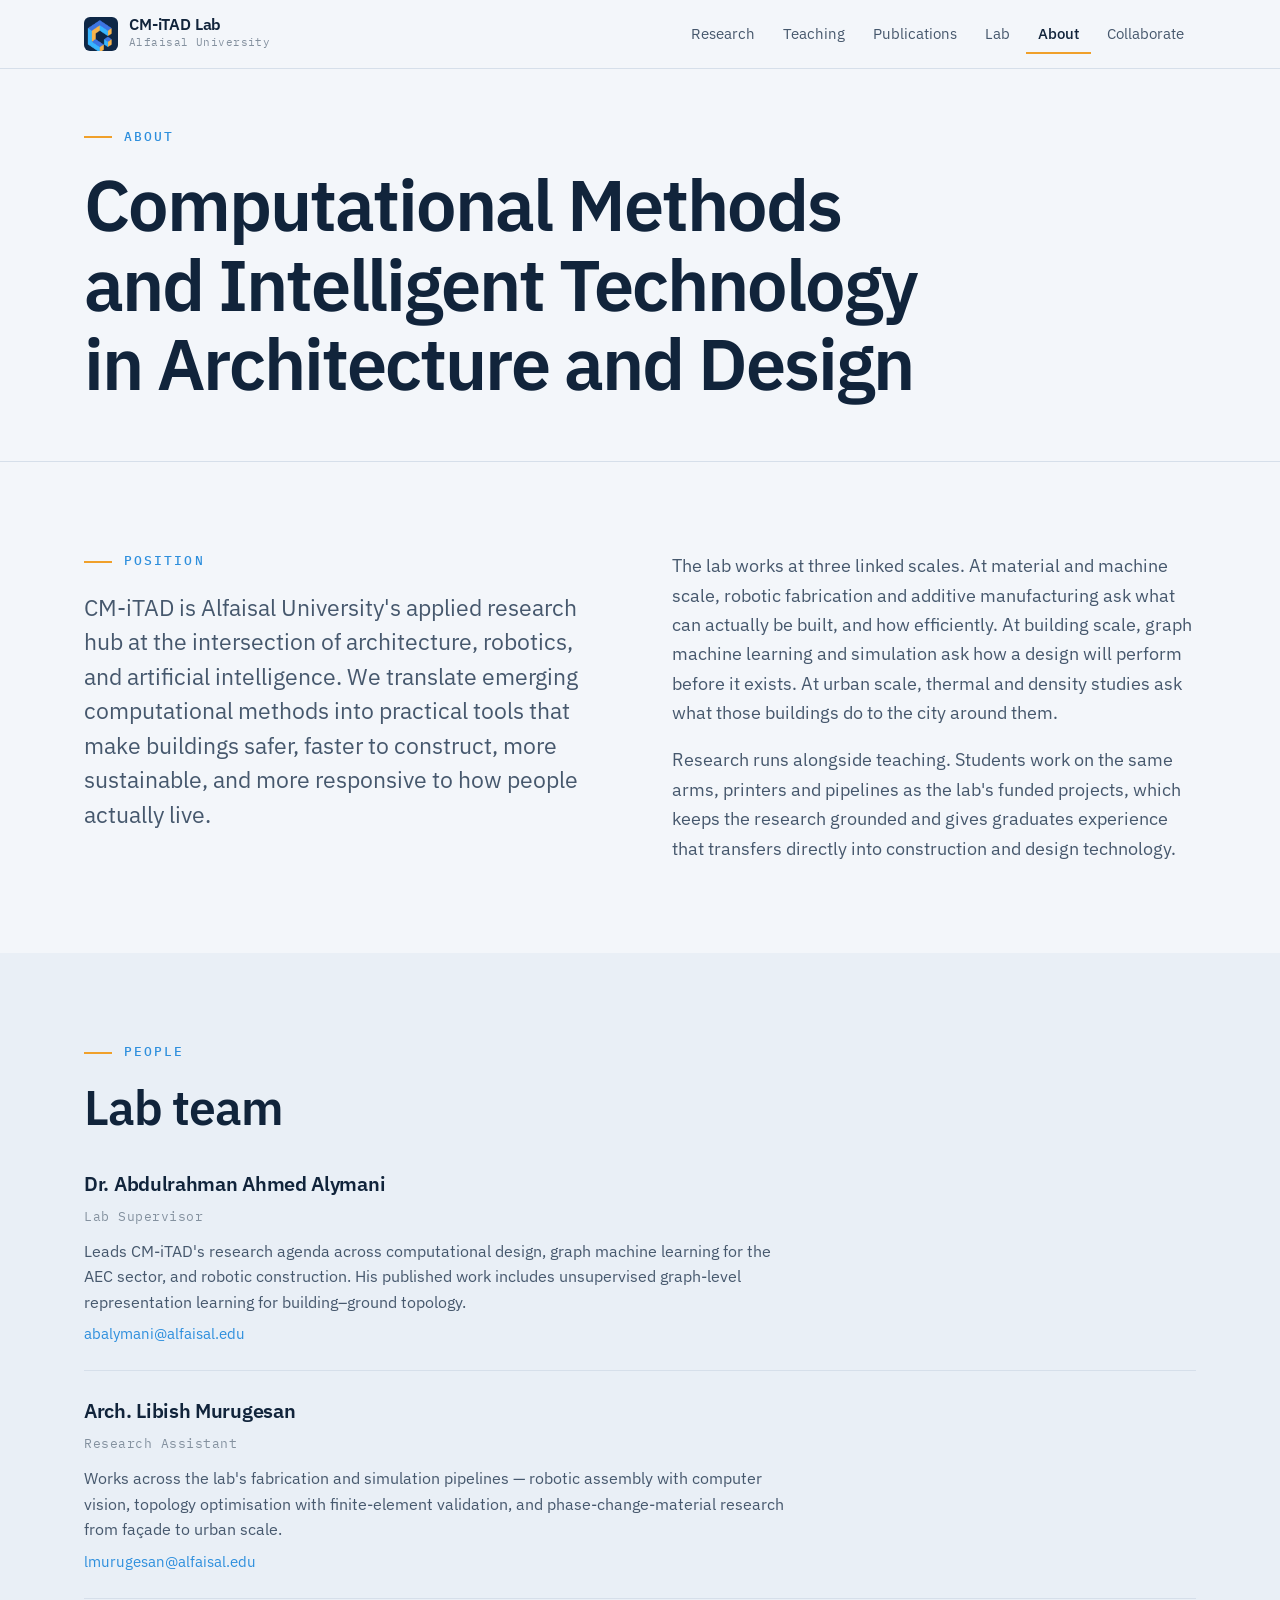
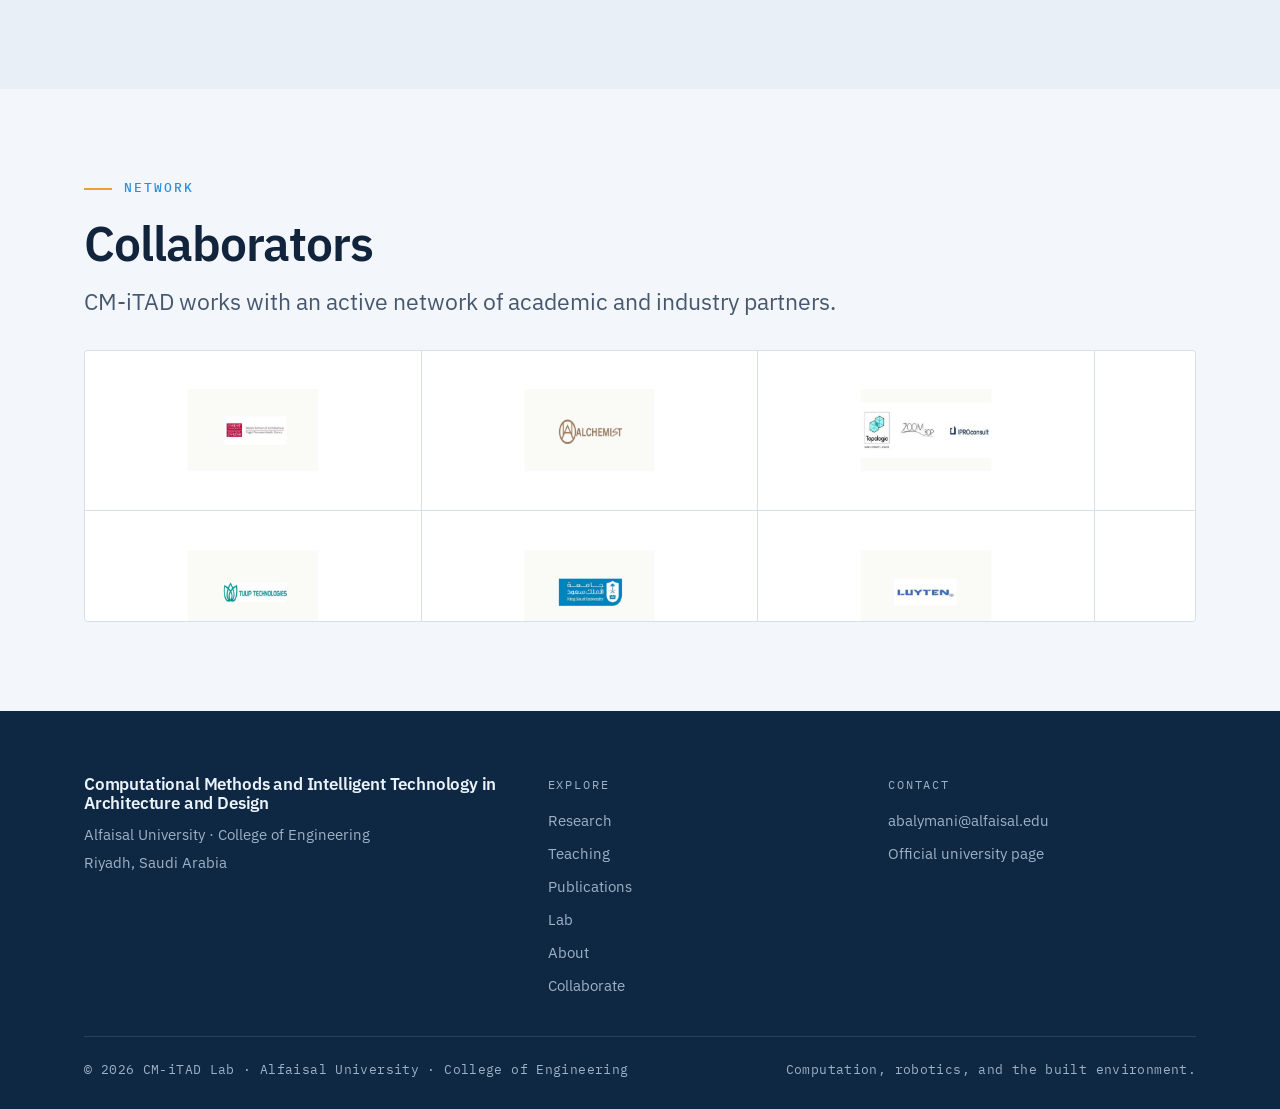
==== about.html @ 5c056961 "Initial commit — CM-iTAD Lab website Static, dependency-free site for the Computational Methods and " ====
<!DOCTYPE html>
<html lang="en">
<head>
<meta charset="utf-8">
<meta name="viewport" content="width=device-width, initial-scale=1">
<title>About — CM-iTAD Lab</title>
<meta name="description" content="CM-iTAD is Alfaisal University's applied research lab at the intersection of architecture, robotics and artificial intelligence.">
<link rel="icon" href="assets/img/logo-cube.png">
<link rel="stylesheet" href="assets/css/site.css">
</head>
<body>
<a class="skip" href="#main">Skip to content</a>
<header class="site-header" data-render="header"></header>

<main id="main">
  <section class="section--tight" style="border-bottom:1px solid var(--hairline)">
    <div class="wrap">
      <p class="eyebrow">About</p>
      <h1 class="h-display">Computational Methods and Intelligent Technology in Architecture and Design</h1>
    </div>
  </section>

  <section class="section">
    <div class="wrap">
      <div class="grid grid--2" style="gap:clamp(28px,5vw,64px);align-items:start">
        <div>
          <p class="eyebrow">Position</p>
          <p class="lead">CM-iTAD is Alfaisal University's applied research hub at the intersection of architecture, robotics, and artificial intelligence. We translate emerging computational methods into practical tools that make buildings safer, faster to construct, more sustainable, and more responsive to how people actually live.</p>
        </div>
        <div class="detail__body">
          <p>The lab works at three linked scales. At material and machine scale, robotic fabrication and additive manufacturing ask what can actually be built, and how efficiently. At building scale, graph machine learning and simulation ask how a design will perform before it exists. At urban scale, thermal and density studies ask what those buildings do to the city around them.</p>
          <p>Research runs alongside teaching. Students work on the same arms, printers and pipelines as the lab's funded projects, which keeps the research grounded and gives graduates experience that transfers directly into construction and design technology.</p>
        </div>
      </div>
    </div>
  </section>

  <section class="section section--panel">
    <div class="wrap">
      <p class="eyebrow">People</p>
      <h2 class="h-1" style="margin-bottom:10px">Lab team</h2>
      <div data-render="about-people"></div>
    </div>
  </section>

  <section class="section">
    <div class="wrap">
      <p class="eyebrow">Network</p>
      <h2 class="h-1" style="margin-bottom:14px">Collaborators</h2>
      <p class="lead" style="margin-bottom:32px;max-width:62ch">CM-iTAD works with an active network of academic and industry partners.</p>
      <div data-render="partners"></div>
    </div>
  </section>
</main>

<footer class="site-footer" data-render="footer"></footer>
<script src="assets/js/data.js"></script>
<script src="assets/js/app.js"></script>
</body>
</html>
---- assets/css/site.css ----
/* ==========================================================================
   CM-iTAD Lab — site stylesheet
   Design foundation: Frahan StonePack (structure, type scale, hairline grid)
   Palette:           CM-iTAD brand, derived from the lab logo (navy / blue / amber)
   Tokens are inlined rather than imported so the site deploys standalone.
   See HANDOFF.md §2 for provenance.
   ========================================================================== */

@import url('https://fonts.googleapis.com/css2?family=IBM+Plex+Sans:wght@400;500;600;700&family=IBM+Plex+Mono:wght@400;500;600&family=IBM+Plex+Serif:ital,wght@0,400;0,600;1,400&display=swap');

:root {
  /* Surfaces */
  --bg:          #F3F6FA;
  --bg-panel:    #E9EFF6;
  --bg-sunken:   #DEE7F1;
  --bg-deep:     #0E2742;
  --bg-deep-2:   #15355A;

  /* Ink */
  --fg1:         #11243B;
  --fg2:         #46586D;
  --fg3:         #84919F;
  --fg-on-dark:  #EAF2FA;
  --fg2-on-dark: #9DB2C9;

  /* Rules */
  --hairline:    #D6DFEA;
  --hairline-2:  #C2D0DF;
  --line-dark:   #21436A;

  /* Brand accents */
  --cm-blue:     #2E8FDD;
  --cm-orange:   #F0A02A;

  /* Type */
  --sans:  'IBM Plex Sans', ui-sans-serif, system-ui, sans-serif;
  --mono:  'IBM Plex Mono', ui-monospace, 'SFMono-Regular', monospace;
  --serif: 'IBM Plex Serif', Georgia, serif;

  --tracking-label: 0.16em;

  /* Radii + elevation */
  --r-tile: 4px;
  --r-card: 6px;
  --r-pill: 999px;
  --shadow-card: 0 1px 2px rgba(17,36,59,.05), 0 6px 18px rgba(17,36,59,.08);

  /* Layout */
  --maxw: 1240px;
  --gutter: clamp(20px, 5vw, 64px);
  --header-h: 68px;
}

/* ---------- reset ---------- */
*, *::before, *::after { box-sizing: border-box; }
html { -webkit-text-size-adjust: 100%; scroll-behavior: smooth; }
body {
  margin: 0;
  background: var(--bg);
  color: var(--fg1);
  font-family: var(--sans);
  font-size: 17px;
  line-height: 1.6;
  -webkit-font-smoothing: antialiased;
  text-rendering: optimizeLegibility;
}
img { max-width: 100%; display: block; }
h1, h2, h3, h4 { margin: 0; font-weight: 600; letter-spacing: -.02em; line-height: 1.1; text-wrap: balance; }
p { margin: 0; text-wrap: pretty; }
ul { margin: 0; padding: 0; list-style: none; }

a { color: var(--cm-blue); text-decoration: none; }
a:hover { color: var(--fg1); }

:focus-visible { outline: 2px solid var(--cm-blue); outline-offset: 3px; }

.skip {
  position: absolute; left: -9999px; top: 0; z-index: 200;
  background: var(--fg1); color: #fff; padding: 12px 18px; border-radius: var(--r-tile);
}
.skip:focus { left: 12px; top: 12px; color: #fff; }

/* ---------- layout primitives ---------- */
.wrap { max-width: var(--maxw); margin-inline: auto; padding-inline: var(--gutter); }
.section { padding-block: clamp(48px, 7vw, 104px); }
.section--tight { padding-block: clamp(34px, 4.5vw, 64px); }
.section--deep { background: var(--bg-deep); color: var(--fg-on-dark); }
.section--panel { background: var(--bg-panel); }
.rule { height: 1px; background: var(--hairline); border: 0; margin: 0; }

.eyebrow {
  display: flex; align-items: center; gap: 12px;
  font-family: var(--mono); font-size: 13px; font-weight: 500;
  letter-spacing: var(--tracking-label); text-transform: uppercase;
  color: var(--cm-blue); margin-bottom: 18px;
}
.eyebrow::before { content: ""; width: 28px; height: 2px; background: var(--cm-orange); flex: none; align-self: center; }
.section--deep .eyebrow { color: var(--cm-orange); }
.section--deep .eyebrow::before { background: var(--cm-orange); }

.h-display { font-size: clamp(38px, 6.2vw, 72px); letter-spacing: -.028em; }
.h-1 { font-size: clamp(30px, 4.2vw, 48px); }
.h-2 { font-size: clamp(24px, 3vw, 34px); }
.h-3 { font-size: clamp(19px, 2vw, 23px); letter-spacing: -.012em; }
.lead { font-size: clamp(18px, 2.1vw, 23px); line-height: 1.5; color: var(--fg2); }
.muted { color: var(--fg2); }
.small { font-size: 15px; }
.mono-label {
  font-family: var(--mono); font-size: 12.5px; letter-spacing: var(--tracking-label);
  text-transform: uppercase; color: var(--fg3);
}
.section--deep .muted, .section--deep .lead { color: var(--fg2-on-dark); }
.section--deep .mono-label { color: var(--fg2-on-dark); }

/* ---------- header ---------- */
.site-header {
  position: sticky; top: 0; z-index: 100;
  background: rgba(243,246,250,.92);
  backdrop-filter: saturate(180%) blur(12px);
  border-bottom: 1px solid var(--hairline);
}
.site-header__inner {
  max-width: var(--maxw); margin-inline: auto; padding-inline: var(--gutter);
  height: var(--header-h); display: flex; align-items: center; justify-content: space-between; gap: 24px;
}
.brand { display: flex; align-items: center; gap: 11px; color: var(--fg1); }
.brand:hover { color: var(--fg1); }
.brand__mark { width: 34px; height: 34px; border-radius: 6px; overflow: hidden; background: #13294A; flex: none; }
.brand__name { font-weight: 600; font-size: 16px; letter-spacing: -.01em; line-height: 1.1; }
.brand__sub { font-family: var(--mono); font-size: 11px; color: var(--fg3); letter-spacing: .04em; white-space: nowrap; }

.nav { display: flex; align-items: center; gap: 4px; }
.nav a {
  font-size: 14.5px; color: var(--fg2); padding: 8px 12px; border-radius: var(--r-tile);
  transition: background .15s ease, color .15s ease;
}
.nav a:hover { color: var(--fg1); background: var(--bg-sunken); }
.nav a[aria-current="page"] { color: var(--fg1); font-weight: 500; box-shadow: inset 0 -2px 0 var(--cm-orange); border-radius: 0; }

.nav-toggle {
  display: none; width: 42px; height: 42px; align-items: center; justify-content: center;
  border: 1px solid var(--hairline-2); border-radius: var(--r-tile);
  background: transparent; cursor: pointer; color: var(--fg1);
}
.nav-toggle span, .nav-toggle span::before, .nav-toggle span::after {
  content: ""; display: block; width: 17px; height: 1.5px; background: currentColor; transition: transform .2s ease, opacity .2s ease;
}
.nav-toggle span { position: relative; }
.nav-toggle span::before { position: absolute; top: -5.5px; }
.nav-toggle span::after  { position: absolute; top:  5.5px; }
.nav-toggle[aria-expanded="true"] span { background: transparent; }
.nav-toggle[aria-expanded="true"] span::before { transform: translateY(5.5px) rotate(45deg); }
.nav-toggle[aria-expanded="true"] span::after  { transform: translateY(-5.5px) rotate(-45deg); }

@media (max-width: 860px) {
  .nav-toggle { display: inline-flex; }
  .nav {
    position: fixed; inset: var(--header-h) 0 auto 0;
    flex-direction: column; align-items: stretch; gap: 0;
    background: var(--bg); border-bottom: 1px solid var(--hairline);
    padding: 8px var(--gutter) 20px;
    transform: translateY(-8px); opacity: 0; pointer-events: none; transition: .18s ease;
    max-height: calc(100dvh - var(--header-h)); overflow-y: auto;
  }
  .nav[data-open="true"] { transform: none; opacity: 1; pointer-events: auto; }
  .nav a { padding: 14px 4px; font-size: 17px; border-bottom: 1px solid var(--hairline); border-radius: 0; }
  .nav a[aria-current="page"] { box-shadow: none; color: var(--cm-blue); }
}

/* ---------- hero ---------- */
.hero { border-bottom: 1px solid var(--hairline); }
.hero__grid {
  display: grid; grid-template-columns: 1.05fr .95fr; gap: clamp(28px, 5vw, 72px); align-items: center;
  padding-block: clamp(44px, 6.5vw, 92px);
}
.hero__media {
  aspect-ratio: 4/3; border-radius: var(--r-card); overflow: hidden; border: 1px solid var(--hairline);
  background: var(--bg-sunken);
}
.hero__media img { width: 100%; height: 100%; object-fit: cover; }
@media (max-width: 820px) { .hero__grid { grid-template-columns: 1fr; } }

/* ---------- buttons ---------- */
.btn {
  display: inline-flex; align-items: center; gap: 9px; min-height: 46px;
  padding: 12px 22px; border-radius: var(--r-tile); font-size: 15px; font-weight: 500;
  border: 1px solid transparent; cursor: pointer; transition: .15s ease;
}
.btn--primary { background: var(--fg1); color: #fff; }
.btn--primary:hover { background: var(--bg-deep-2); color: #fff; }
.btn--ghost { border-color: var(--hairline-2); color: var(--fg1); background: transparent; }
.btn--ghost:hover { background: var(--bg-sunken); color: var(--fg1); }
.section--deep .btn--ghost { border-color: var(--line-dark); color: var(--fg-on-dark); }
.section--deep .btn--ghost:hover { background: var(--bg-deep-2); color: var(--fg-on-dark); }
.btn-row { display: flex; flex-wrap: wrap; gap: 12px; margin-top: 28px; }

/* ---------- grids ---------- */
.grid { display: grid; gap: 22px; }
.grid--2 { grid-template-columns: repeat(2, minmax(0, 1fr)); }
.grid--3 { grid-template-columns: repeat(3, minmax(0, 1fr)); }
.grid--4 { grid-template-columns: repeat(4, minmax(0, 1fr)); }
@media (max-width: 960px) { .grid--3, .grid--4 { grid-template-columns: repeat(2, minmax(0, 1fr)); } }
@media (max-width: 620px) { .grid--2, .grid--3, .grid--4 { grid-template-columns: 1fr; } }

/* hairline table grid (StonePack spec-sheet motif) */
.cells {
  display: grid; gap: 1px; background: var(--hairline);
  border: 1px solid var(--hairline); border-radius: var(--r-tile); overflow: hidden;
}
.cells--2 { grid-template-columns: repeat(2, minmax(0, 1fr)); }
.cells--3 { grid-template-columns: repeat(3, minmax(0, 1fr)); }
.cells--4 { grid-template-columns: repeat(4, minmax(0, 1fr)); }
.cell { background: var(--bg); padding: clamp(20px, 2.4vw, 30px); display: flex; flex-direction: column; gap: 10px; }
.section--deep .cells { background: var(--line-dark); border-color: var(--line-dark); }
.section--deep .cell { background: var(--bg-deep); }
.section--panel .cell { background: var(--bg-panel); }
.cell__num { font-family: var(--mono); font-size: 17px; font-weight: 500; color: var(--cm-orange); }
@media (max-width: 960px) { .cells--4 { grid-template-columns: repeat(2, minmax(0, 1fr)); } }
@media (max-width: 620px) { .cells--2, .cells--3, .cells--4 { grid-template-columns: 1fr; } }

/* ---------- project card ---------- */
.card {
  display: flex; flex-direction: column; background: var(--bg);
  border: 1px solid var(--hairline); border-radius: var(--r-card); overflow: hidden;
  transition: border-color .16s ease, box-shadow .16s ease, transform .16s ease;
  color: inherit; height: 100%;
}
.card:hover { border-color: var(--hairline-2); box-shadow: var(--shadow-card); transform: translateY(-2px); color: inherit; }
.card__media { aspect-ratio: 16/10; background: var(--bg-sunken); overflow: hidden; border-bottom: 1px solid var(--hairline); }
.card__media img { width: 100%; height: 100%; object-fit: cover; }
.card__media--contain { background: #fff; display: grid; place-items: center; padding: 14px; }
.card__media--contain img { width: auto; height: 100%; object-fit: contain; }
.card__body { padding: 20px 22px 24px; display: flex; flex-direction: column; gap: 9px; flex: 1; }
.card__meta { display: flex; flex-wrap: wrap; align-items: center; gap: 10px; }
.card__title { font-size: 20px; font-weight: 600; letter-spacing: -.015em; line-height: 1.22; }
.card__sum { font-size: 15.5px; line-height: 1.5; color: var(--fg2); }
.card__more { margin-top: auto; padding-top: 12px; font-family: var(--mono); font-size: 12.5px; letter-spacing: .08em; text-transform: uppercase; color: var(--cm-blue); }

.tag {
  font-family: var(--mono); font-size: 11.5px; letter-spacing: .09em; text-transform: uppercase;
  color: var(--fg2); border: 1px solid var(--hairline-2); border-radius: var(--r-pill); padding: 4px 11px; white-space: nowrap;
}
.tag--year { border-style: dashed; color: var(--fg3); }

/* ---------- filters ---------- */
.filters { display: flex; flex-wrap: wrap; gap: 9px; margin-bottom: 30px; }
.filter {
  font-family: var(--mono); font-size: 12.5px; letter-spacing: .08em; text-transform: uppercase;
  padding: 9px 15px; min-height: 40px; border: 1px solid var(--hairline-2); border-radius: var(--r-pill);
  background: transparent; color: var(--fg2); cursor: pointer; transition: .15s ease;
}
.filter:hover { background: var(--bg-sunken); color: var(--fg1); }
.filter[aria-pressed="true"] { background: var(--fg1); border-color: var(--fg1); color: #fff; }

/* ---------- project detail ---------- */
.detail__head { display: grid; grid-template-columns: 1.15fr .85fr; gap: clamp(26px, 4.5vw, 64px); align-items: start; }
@media (max-width: 880px) { .detail__head { grid-template-columns: 1fr; } }
.detail__body { display: flex; flex-direction: column; gap: 18px; max-width: 74ch; }
.detail__body p { font-size: 17.5px; line-height: 1.68; color: var(--fg2); }
.figure { border: 1px solid var(--hairline); border-radius: var(--r-card); overflow: hidden; background: #fff; align-self: start; }
.figure img { width: 100%; height: auto; }
.figure--cover img { aspect-ratio: 16/10; object-fit: cover; }
.figure figcaption {
  font-family: var(--mono); font-size: 12.5px; color: var(--fg2);
  padding: 12px 16px; border-top: 1px solid var(--hairline); background: var(--bg-panel); letter-spacing: .02em;
}
.spec { border-top: 1px solid var(--hairline); }
.spec__row { display: grid; grid-template-columns: 116px 1fr; gap: 16px; padding: 13px 0; border-bottom: 1px solid var(--hairline); font-size: 15px; }
.spec__k { font-family: var(--mono); font-size: 12px; letter-spacing: .1em; text-transform: uppercase; color: var(--fg3); padding-top: 2px; }

/* ---------- lists (publications / teaching) ---------- */
.list { border-top: 1px solid var(--hairline); }
.list__item {
  display: grid; grid-template-columns: 82px 1fr auto; gap: 22px; align-items: baseline;
  padding: 22px 0; border-bottom: 1px solid var(--hairline);
}
.list__year { font-family: var(--mono); font-size: 14px; color: var(--cm-orange); font-weight: 500; }
.list__title { font-size: 19px; font-weight: 600; letter-spacing: -.012em; line-height: 1.3; }
.list__meta { font-size: 15px; color: var(--fg2); margin-top: 5px; }
@media (max-width: 720px) {
  .list__item { grid-template-columns: 1fr; gap: 7px; }
  .list__item > :last-child { justify-self: start; }
}

/* ---------- people ---------- */
.person { display: flex; flex-direction: column; gap: 7px; padding: 24px 0; border-bottom: 1px solid var(--hairline); }
.person__name { font-size: 20px; font-weight: 600; letter-spacing: -.015em; }
.person__role { font-family: var(--mono); font-size: 13px; color: var(--fg3); letter-spacing: .04em; }
.person__bio { font-size: 16px; color: var(--fg2); line-height: 1.6; max-width: 70ch; margin-top: 4px; }

/* ---------- partner wall ---------- */
.logos { display: grid; grid-template-columns: repeat(4, 1fr); gap: 1px; background: var(--hairline); border: 1px solid var(--hairline); border-radius: var(--r-tile); overflow: hidden; }
.logos div { background: #fff; display: grid; place-items: center; padding: 18px 22px; aspect-ratio: 5/2; }
.logos img { max-width: 100%; max-height: 100%; object-fit: contain; }
@media (max-width: 720px) { .logos { grid-template-columns: repeat(2, 1fr); } }

/* ---------- stat ---------- */
.stat { display: flex; flex-direction: column; gap: 6px; }
.stat__n { font-family: var(--mono); font-weight: 500; font-size: clamp(38px, 5.4vw, 62px); line-height: 1; color: var(--cm-orange); }
.stat__l { font-size: 15.5px; color: var(--fg2); }
.section--deep .stat__l { color: var(--fg2-on-dark); }

/* ---------- footer ---------- */
.site-footer { background: var(--bg-deep); color: var(--fg-on-dark); padding-block: clamp(40px, 5vw, 68px) 30px; }
.site-footer a { color: var(--fg2-on-dark); }
.site-footer a:hover { color: var(--cm-orange); }
.footer__grid { display: grid; grid-template-columns: 1.4fr repeat(2, minmax(0, 1fr)); gap: 32px; }
@media (max-width: 760px) { .footer__grid { grid-template-columns: 1fr; gap: 26px; } }
.footer__h { font-family: var(--mono); font-size: 12px; letter-spacing: var(--tracking-label); text-transform: uppercase; color: var(--fg2-on-dark); margin-bottom: 14px; }
.footer__links { display: flex; flex-direction: column; gap: 9px; font-size: 15px; }
.footer__bar {
  margin-top: 38px; padding-top: 22px; border-top: 1px solid var(--line-dark);
  display: flex; flex-wrap: wrap; gap: 12px; justify-content: space-between;
  font-family: var(--mono); font-size: 12.5px; color: var(--fg2-on-dark); letter-spacing: .03em;
}

/* ---------- misc ---------- */
.stack { display: flex; flex-direction: column; }
.stack > * + * { margin-top: var(--gap, 16px); }
.center-narrow { max-width: 780px; }
.empty { padding: 60px 0; text-align: center; color: var(--fg3); font-family: var(--mono); font-size: 14px; }
.callout { border: 1px solid var(--hairline); border-left: 3px solid var(--cm-orange); border-radius: var(--r-card); background: var(--bg-panel); padding: 22px 26px; }
.breadcrumb { font-family: var(--mono); font-size: 12.5px; letter-spacing: .08em; text-transform: uppercase; color: var(--fg3); margin-bottom: 20px; }
.breadcrumb a { color: var(--fg2); }

@media print { .site-header, .site-footer, .filters { display: none; } }
@media (prefers-reduced-motion: reduce) { * { animation: none !important; transition: none !important; } html { scroll-behavior: auto; } }
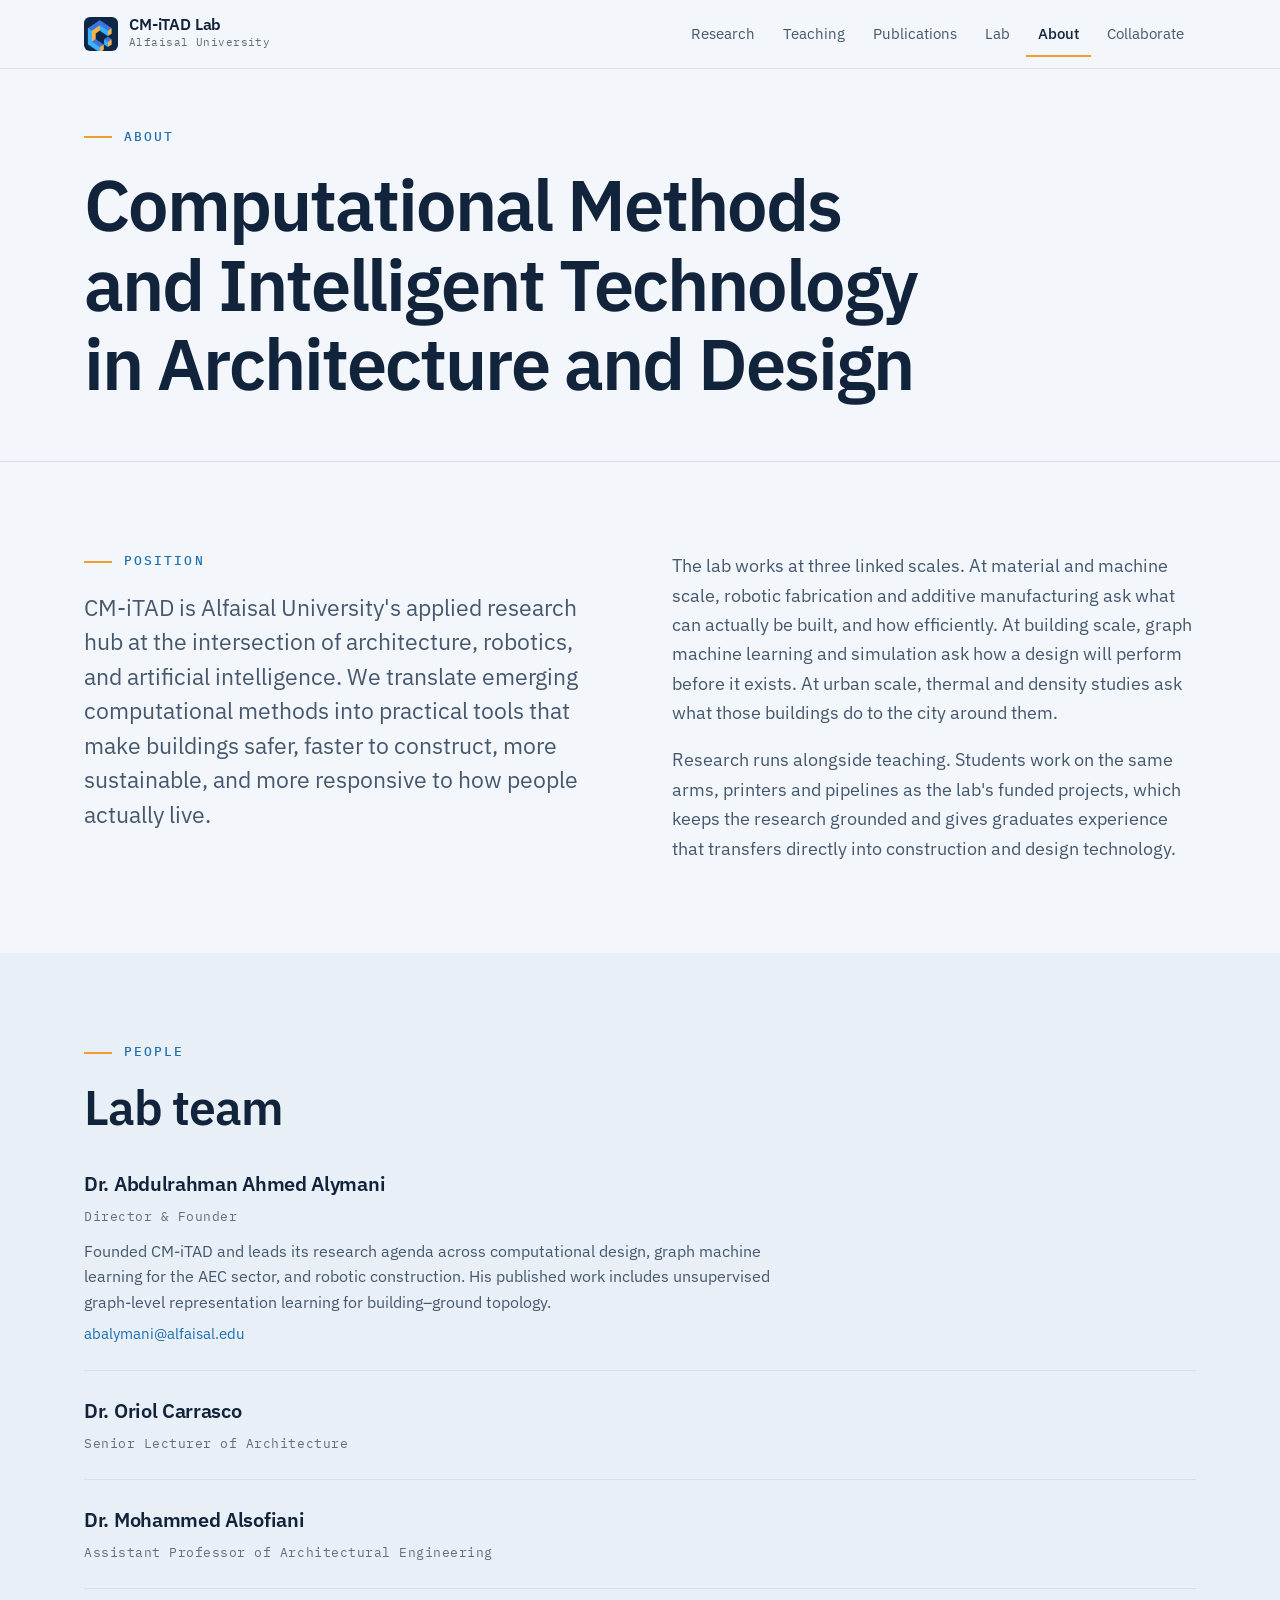
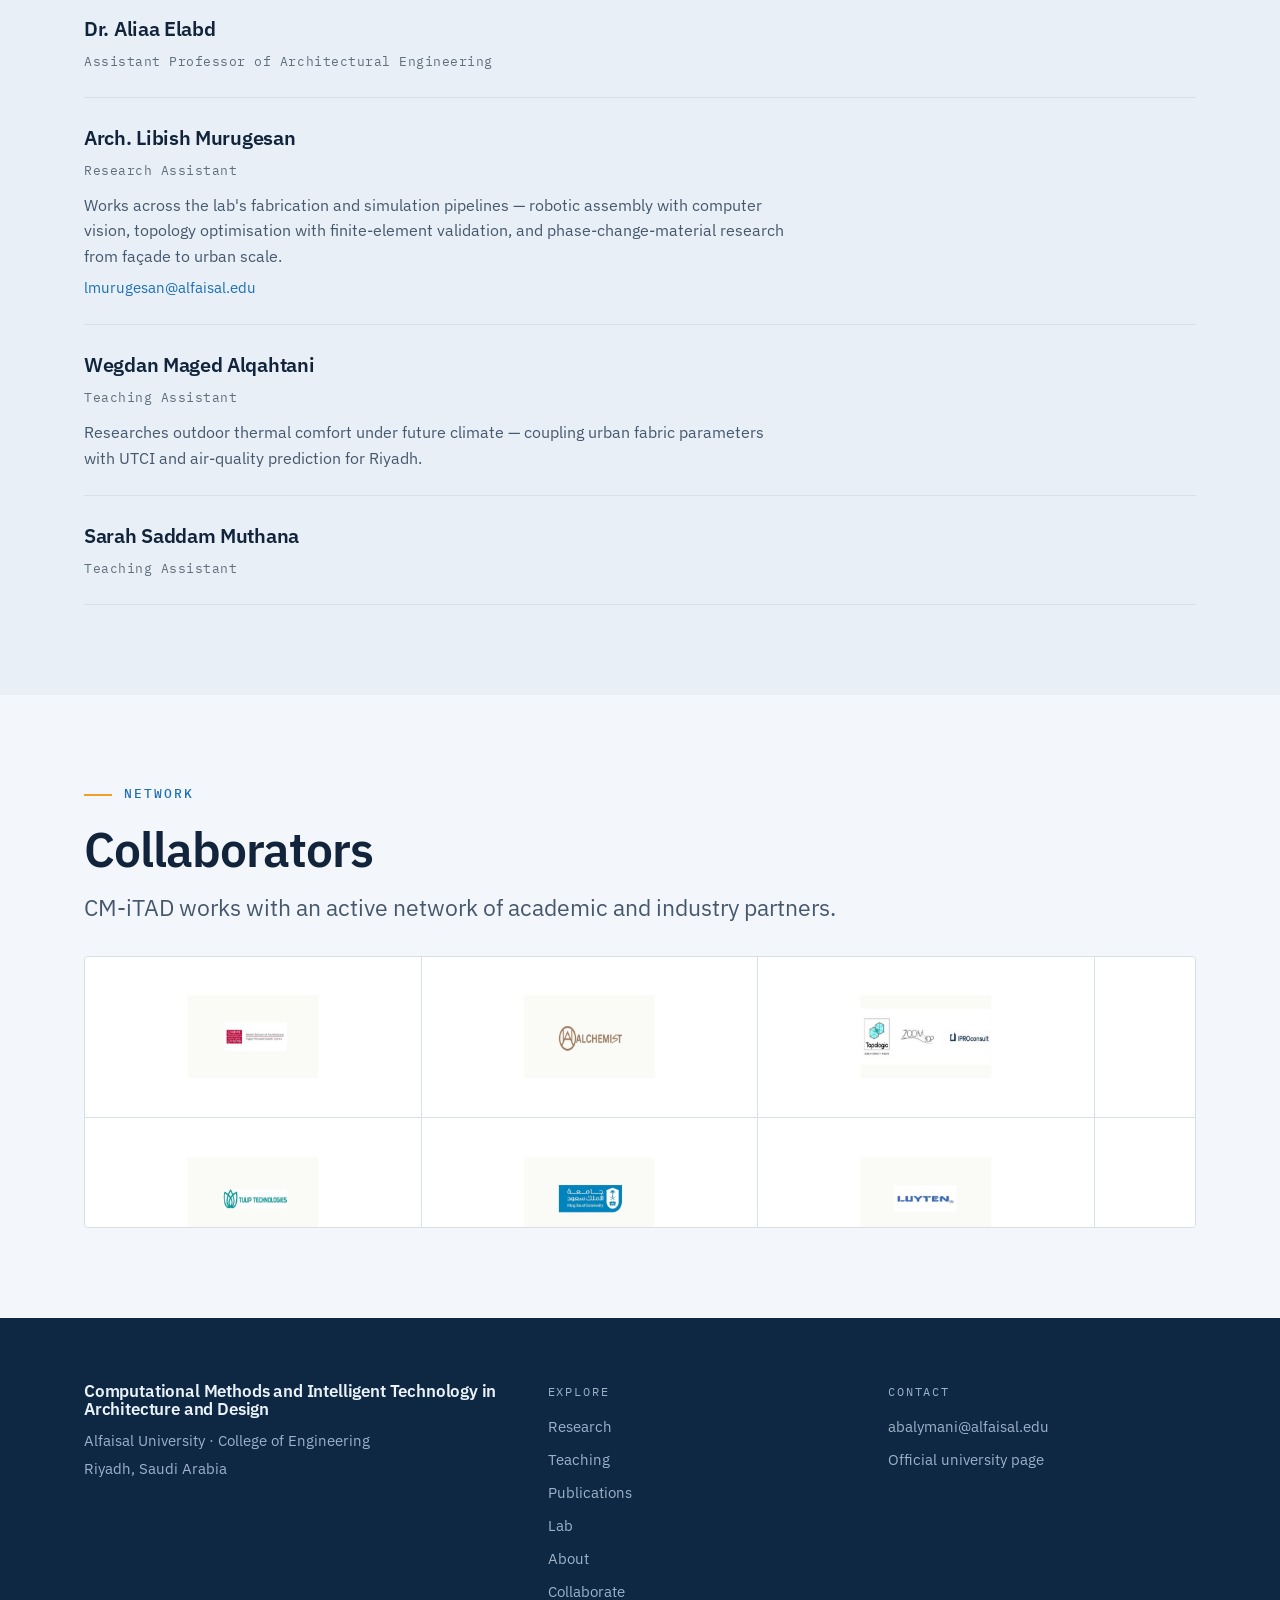
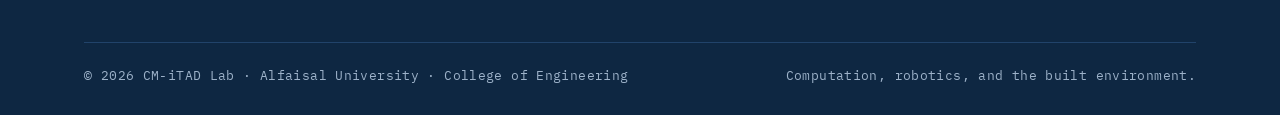
==== commit 3d2794e5: "Add lab members, 3D model viewer, and mobile/accessibility pass People - Full lab roster: Dr. Abdulr" ====
--- a/about.html
+++ b/about.html
@@ -2,10 +2,20 @@
 <html lang="en">
 <head>
 <meta charset="utf-8">
-<meta name="viewport" content="width=device-width, initial-scale=1">
+<meta name="viewport" content="width=device-width, initial-scale=1, viewport-fit=cover">
 <title>About — CM-iTAD Lab</title>
 <meta name="description" content="CM-iTAD is Alfaisal University's applied research lab at the intersection of architecture, robotics and artificial intelligence.">
 <link rel="icon" href="assets/img/logo-cube.png">
+<meta name="theme-color" content="#F3F6FA" media="(prefers-color-scheme: light)">
+<meta name="theme-color" content="#0E2742" media="(prefers-color-scheme: dark)">
+<link rel="manifest" href="site.webmanifest">
+<link rel="apple-touch-icon" href="assets/img/logo-cube.png">
+<!-- Fonts are linked here, not @imported from site.css: an @import cannot start
+     downloading until site.css has been fetched AND parsed, which serialises two
+     round trips on the critical path. This costs the most on mobile networks. -->
+<link rel="preconnect" href="https://fonts.googleapis.com">
+<link rel="preconnect" href="https://fonts.gstatic.com" crossorigin>
+<link rel="stylesheet" href="https://fonts.googleapis.com/css2?family=IBM+Plex+Sans:wght@400;500;600;700&family=IBM+Plex+Mono:wght@400;500;600&family=IBM+Plex+Serif:ital,wght@0,400;0,600;1,400&display=swap">
 <link rel="stylesheet" href="assets/css/site.css">
 </head>
 <body>
--- a/assets/css/site.css
+++ b/assets/css/site.css
@@ -6,7 +6,8 @@
    See HANDOFF.md §2 for provenance.
    ========================================================================== */
 
-@import url('https://fonts.googleapis.com/css2?family=IBM+Plex+Sans:wght@400;500;600;700&family=IBM+Plex+Mono:wght@400;500;600&family=IBM+Plex+Serif:ital,wght@0,400;0,600;1,400&display=swap');
+/* Fonts are <link>ed from each page's <head>, not @imported here — an @import
+   serialises a second round trip behind this file. See HANDOFF.md §9. */
 
 :root {
   /* Surfaces */
@@ -19,7 +20,7 @@
   /* Ink */
   --fg1:         #11243B;
   --fg2:         #46586D;
-  --fg3:         #84919F;
+  --fg3:         #616E7C;  /* captions/metadata — was #84919F (2.97:1, failed AA); now 4.81:1 on --bg */
   --fg-on-dark:  #EAF2FA;
   --fg2-on-dark: #9DB2C9;
 
@@ -28,9 +29,17 @@
   --hairline-2:  #C2D0DF;
   --line-dark:   #21436A;
 
-  /* Brand accents */
-  --cm-blue:     #2E8FDD;
-  --cm-orange:   #F0A02A;
+  /* Brand accents.
+     The two brand hexes are correct ON DARK and as non-text marks (the eyebrow
+     tick, the nav underline, the callout rule). On the light grounds they fail
+     WCAG AA as TEXT — measured on --bg: blue 3.18:1, amber 1.98:1.
+     The two -ink variants below are the same hues darkened to clear 4.5:1 on
+     --bg AND --bg-panel. Rule: mark or dark ground -> brand hex.
+     Text on a light ground -> -ink. Never a third accent family. */
+  --cm-blue:      #2E8FDD;
+  --cm-orange:    #F0A02A;
+  --cm-blue-ink:  #1D70B3;  /* links, eyebrows, card CTAs  — 4.82:1 on --bg, 4.51:1 on --bg-panel */
+  --cm-orange-ink:#995F0B;  /* mono numerals on light      — 4.85:1 on --bg, 4.54:1 on --bg-panel */
 
   /* Type */
   --sans:  'IBM Plex Sans', ui-sans-serif, system-ui, sans-serif;
@@ -69,7 +78,13 @@
 p { margin: 0; text-wrap: pretty; }
 ul { margin: 0; padding: 0; list-style: none; }
 
-a { color: var(--cm-blue); text-decoration: none; }
+/* This field's vocabulary is full of long unbreakable compounds — CellComplex,
+   TopologicPy, PhaseChangeHysteresis, repository URLs. Without this they punch
+   out of their container at 320px and the whole page scrolls sideways. */
+h1, h2, h3, h4, p, li, figcaption, td, th, dd, dt { overflow-wrap: break-word; }
+.h-display, .h-1 { hyphens: auto; }
+
+a { color: var(--cm-blue-ink); text-decoration: none; }
 a:hover { color: var(--fg1); }
 
 :focus-visible { outline: 2px solid var(--cm-blue); outline-offset: 3px; }
@@ -92,7 +107,7 @@
   display: flex; align-items: center; gap: 12px;
   font-family: var(--mono); font-size: 13px; font-weight: 500;
   letter-spacing: var(--tracking-label); text-transform: uppercase;
-  color: var(--cm-blue); margin-bottom: 18px;
+  color: var(--cm-blue-ink); margin-bottom: 18px;
 }
 .eyebrow::before { content: ""; width: 28px; height: 2px; background: var(--cm-orange); flex: none; align-self: center; }
 .section--deep .eyebrow { color: var(--cm-orange); }
@@ -131,14 +146,15 @@
 
 .nav { display: flex; align-items: center; gap: 4px; }
 .nav a {
-  font-size: 14.5px; color: var(--fg2); padding: 8px 12px; border-radius: var(--r-tile);
+  font-size: 14.5px; color: var(--fg2); padding: 11px 12px; border-radius: var(--r-tile);
+  display: inline-flex; align-items: center; min-height: 44px;
   transition: background .15s ease, color .15s ease;
 }
 .nav a:hover { color: var(--fg1); background: var(--bg-sunken); }
 .nav a[aria-current="page"] { color: var(--fg1); font-weight: 500; box-shadow: inset 0 -2px 0 var(--cm-orange); border-radius: 0; }
 
 .nav-toggle {
-  display: none; width: 42px; height: 42px; align-items: center; justify-content: center;
+  display: none; width: 44px; height: 44px; align-items: center; justify-content: center;
   border: 1px solid var(--hairline-2); border-radius: var(--r-tile);
   background: transparent; cursor: pointer; color: var(--fg1);
 }
@@ -164,7 +180,7 @@
   }
   .nav[data-open="true"] { transform: none; opacity: 1; pointer-events: auto; }
   .nav a { padding: 14px 4px; font-size: 17px; border-bottom: 1px solid var(--hairline); border-radius: 0; }
-  .nav a[aria-current="page"] { box-shadow: none; color: var(--cm-blue); }
+  .nav a[aria-current="page"] { box-shadow: none; color: var(--cm-blue-ink); }
 }
 
 /* ---------- hero ---------- */
@@ -214,7 +230,8 @@
 .section--deep .cells { background: var(--line-dark); border-color: var(--line-dark); }
 .section--deep .cell { background: var(--bg-deep); }
 .section--panel .cell { background: var(--bg-panel); }
-.cell__num { font-family: var(--mono); font-size: 17px; font-weight: 500; color: var(--cm-orange); }
+.cell__num { font-family: var(--mono); font-size: 17px; font-weight: 500; color: var(--cm-orange-ink); }
+.section--deep .cell__num, .section--deep .stat__n { color: var(--cm-orange); }
 @media (max-width: 960px) { .cells--4 { grid-template-columns: repeat(2, minmax(0, 1fr)); } }
 @media (max-width: 620px) { .cells--2, .cells--3, .cells--4 { grid-template-columns: 1fr; } }
 
@@ -234,7 +251,7 @@
 .card__meta { display: flex; flex-wrap: wrap; align-items: center; gap: 10px; }
 .card__title { font-size: 20px; font-weight: 600; letter-spacing: -.015em; line-height: 1.22; }
 .card__sum { font-size: 15.5px; line-height: 1.5; color: var(--fg2); }
-.card__more { margin-top: auto; padding-top: 12px; font-family: var(--mono); font-size: 12.5px; letter-spacing: .08em; text-transform: uppercase; color: var(--cm-blue); }
+.card__more { margin-top: auto; padding-top: 12px; font-family: var(--mono); font-size: 12.5px; letter-spacing: .08em; text-transform: uppercase; color: var(--cm-blue-ink); }
 
 .tag {
   font-family: var(--mono); font-size: 11.5px; letter-spacing: .09em; text-transform: uppercase;
@@ -246,7 +263,7 @@
 .filters { display: flex; flex-wrap: wrap; gap: 9px; margin-bottom: 30px; }
 .filter {
   font-family: var(--mono); font-size: 12.5px; letter-spacing: .08em; text-transform: uppercase;
-  padding: 9px 15px; min-height: 40px; border: 1px solid var(--hairline-2); border-radius: var(--r-pill);
+  padding: 11px 16px; min-height: 44px; border: 1px solid var(--hairline-2); border-radius: var(--r-pill);
   background: transparent; color: var(--fg2); cursor: pointer; transition: .15s ease;
 }
 .filter:hover { background: var(--bg-sunken); color: var(--fg1); }
@@ -264,6 +281,14 @@
   font-family: var(--mono); font-size: 12.5px; color: var(--fg2);
   padding: 12px 16px; border-top: 1px solid var(--hairline); background: var(--bg-panel); letter-spacing: .02em;
 }
+/* Interactive 3D model. Inherits .figure's hairline frame and caption so it
+   reads as one more figure rather than an embedded widget. */
+.model model-viewer {
+  display: block; width: 100%; aspect-ratio: 16/10;
+  background: #fff; --poster-color: #fff;
+}
+@media (max-width: 620px) { .model model-viewer { aspect-ratio: 4/3; } }
+
 .spec { border-top: 1px solid var(--hairline); }
 .spec__row { display: grid; grid-template-columns: 116px 1fr; gap: 16px; padding: 13px 0; border-bottom: 1px solid var(--hairline); font-size: 15px; }
 .spec__k { font-family: var(--mono); font-size: 12px; letter-spacing: .1em; text-transform: uppercase; color: var(--fg3); padding-top: 2px; }
@@ -274,7 +299,7 @@
   display: grid; grid-template-columns: 82px 1fr auto; gap: 22px; align-items: baseline;
   padding: 22px 0; border-bottom: 1px solid var(--hairline);
 }
-.list__year { font-family: var(--mono); font-size: 14px; color: var(--cm-orange); font-weight: 500; }
+.list__year { font-family: var(--mono); font-size: 14px; color: var(--cm-orange-ink); font-weight: 500; }
 .list__title { font-size: 19px; font-weight: 600; letter-spacing: -.012em; line-height: 1.3; }
 .list__meta { font-size: 15px; color: var(--fg2); margin-top: 5px; }
 @media (max-width: 720px) {
@@ -296,7 +321,7 @@
 
 /* ---------- stat ---------- */
 .stat { display: flex; flex-direction: column; gap: 6px; }
-.stat__n { font-family: var(--mono); font-weight: 500; font-size: clamp(38px, 5.4vw, 62px); line-height: 1; color: var(--cm-orange); }
+.stat__n { font-family: var(--mono); font-weight: 500; font-size: clamp(38px, 5.4vw, 62px); line-height: 1; color: var(--cm-orange-ink); }
 .stat__l { font-size: 15.5px; color: var(--fg2); }
 .section--deep .stat__l { color: var(--fg2-on-dark); }
 
@@ -323,5 +348,25 @@
 .breadcrumb { font-family: var(--mono); font-size: 12.5px; letter-spacing: .08em; text-transform: uppercase; color: var(--fg3); margin-bottom: 20px; }
 .breadcrumb a { color: var(--fg2); }
 
+/* ---------- small-screen refinements ----------
+   The grids already collapse (960 / 620). These handle the cases that collapsing
+   alone does not fix: fixed label columns, notch/home-indicator insets, and the
+   3D viewer, which needs more height than 16:10 once it is full-bleed. */
+
+/* Notched phones: the sticky header and the dark footer are the two bands that
+   reach the physical screen edge, so they carry the insets themselves. */
+.site-header__inner { padding-left: max(var(--gutter), env(safe-area-inset-left)); padding-right: max(var(--gutter), env(safe-area-inset-right)); }
+.wrap { padding-left: max(var(--gutter), env(safe-area-inset-left)); padding-right: max(var(--gutter), env(safe-area-inset-right)); }
+.site-footer { padding-bottom: calc(30px + env(safe-area-inset-bottom)); }
+
+@media (max-width: 520px) {
+  /* 116px of label left ~150px for values like the Methods list. Stack instead. */
+  .spec__row { grid-template-columns: 1fr; gap: 3px; padding: 12px 0; }
+  .spec__k { padding-top: 0; }
+  /* Tighten the display size a notch — 38px was set for 375px, not 320px. */
+  .h-display { font-size: clamp(31px, 8.6vw, 44px); }
+  .filters { gap: 7px; }
+}
+
 @media print { .site-header, .site-footer, .filters { display: none; } }
 @media (prefers-reduced-motion: reduce) { * { animation: none !important; transition: none !important; } html { scroll-behavior: auto; } }
